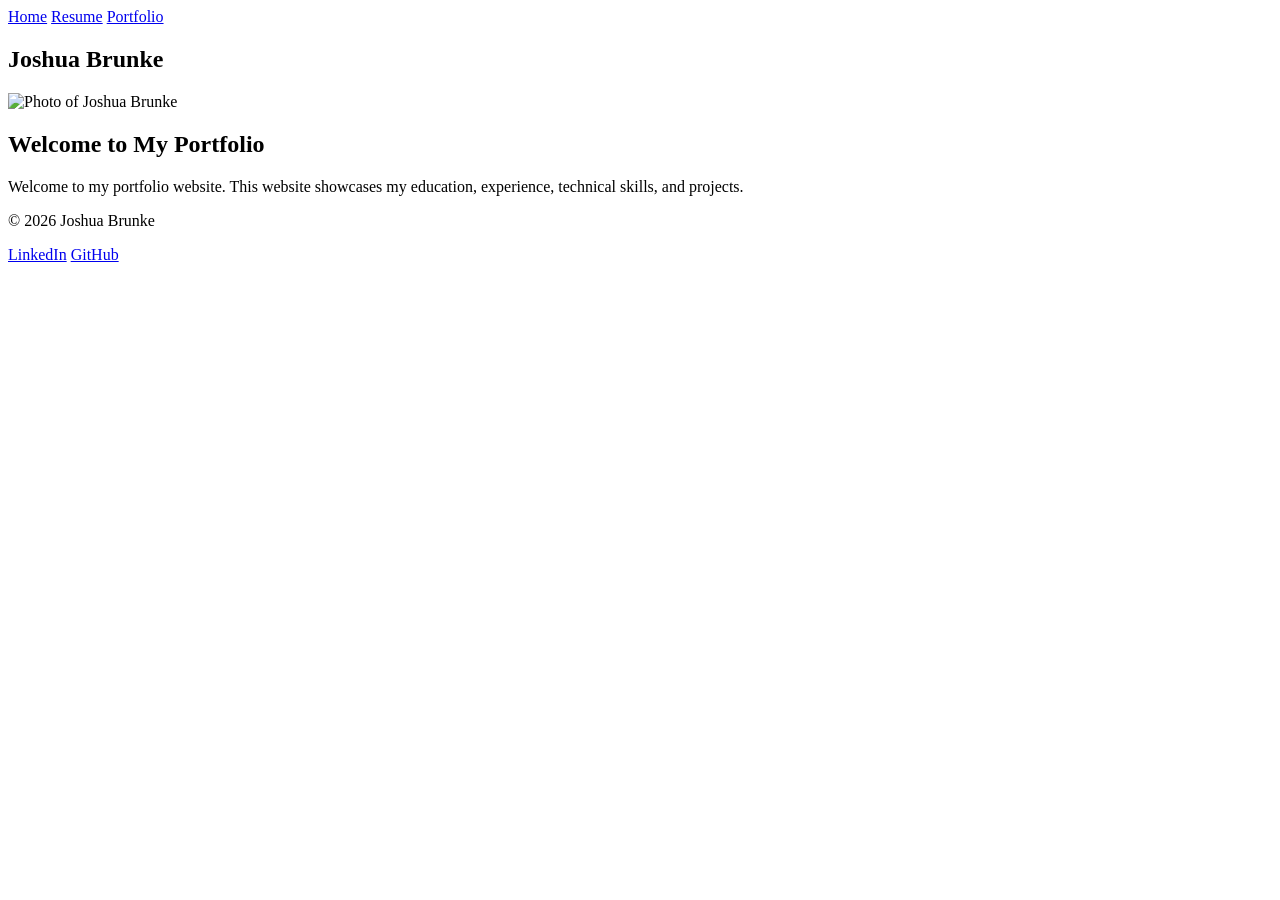
==== index.html @ 49997876 "Added the links to my linkedIn and GitHub for footer" ====
<!DOCTYPE html>
<html lang="en">
<head>
    <meta charset="UTF-8">
    <meta name="viewport" content="width=device-width, initial-scale=1.0">
    <title>Joshua Brunke | Portfolio</title>
    <link rel="stylesheet" href="style.css">
</head>

<body>

    <header>
        <nav>
            <a href="index.html">Home</a>
            <a href="resume.html">Resume</a>
            <a href="portfolio.html">Portfolio</a>
        </nav>
    </header>

    <main>
        <section>
            <h1>Joshua Brunke</h1>

            <img src="images/profile.jpg" alt="Photo of Joshua Brunke">

            <h2>Welcome to My Portfolio</h2>

            <p>
                Welcome to my portfolio website. This website showcases my
                education, experience, technical skills, and projects.
            </p>
        </section>
    </main>

    <footer>
        <p>&copy; 2026 Joshua Brunke</p>
        <a href="www.linkedin.com/in/jjbrunke">LinkedIn</a>
        <a href="https://github.com/RHIT-brunkejp">GitHub</a>
    </footer>

    <script src="script.js"></script>
</body>
</html>
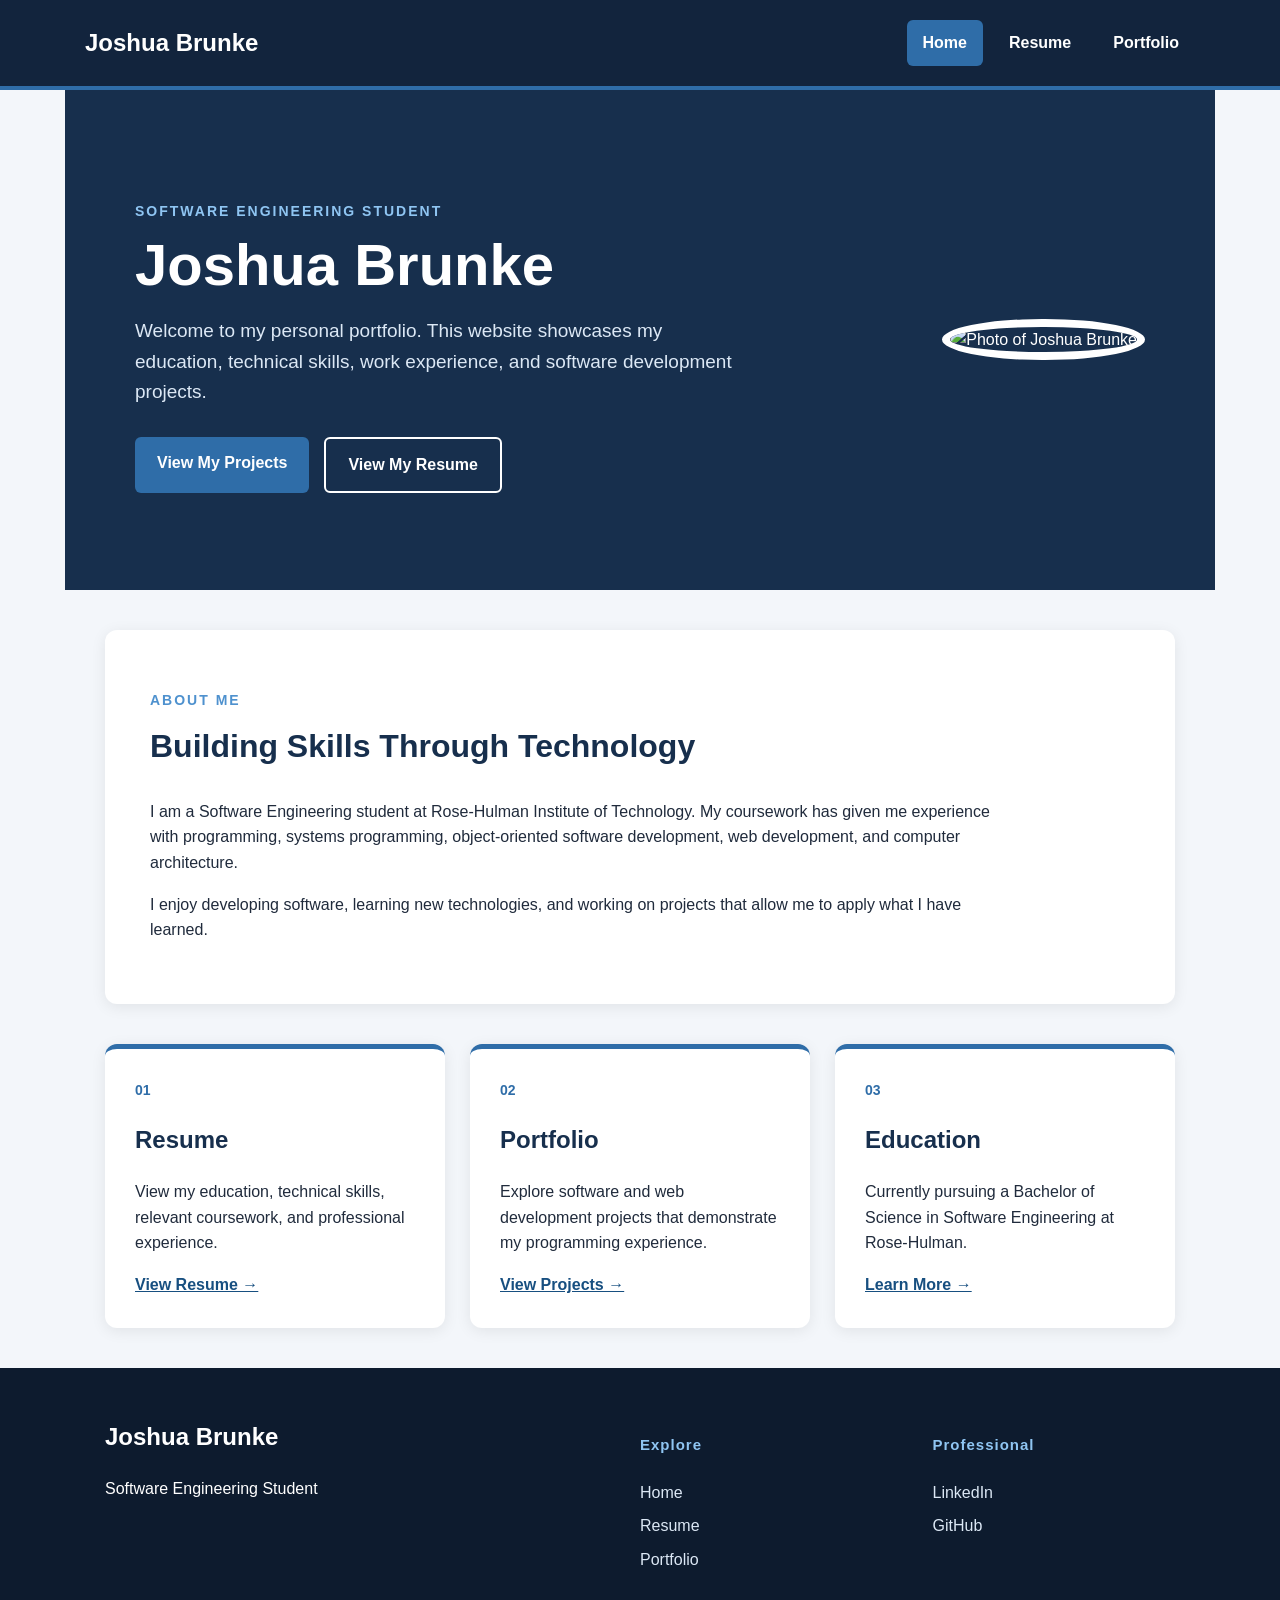
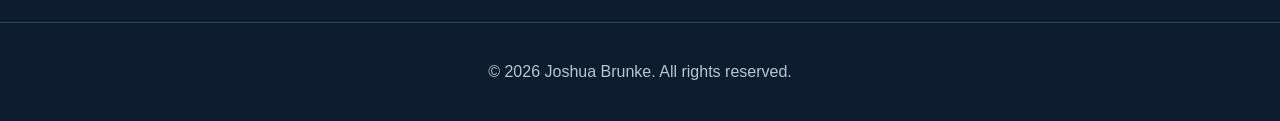
==== commit 90de76d9: "Polished up the pages (hopefully)" ====
--- a/index.html
+++ b/index.html
@@ -3,41 +3,169 @@
 <head>
     <meta charset="UTF-8">
     <meta name="viewport" content="width=device-width, initial-scale=1.0">
-    <title>Joshua Brunke | Portfolio</title>
+    <title>Joshua Brunke | Home</title>
     <link rel="stylesheet" href="style.css">
 </head>
 
 <body>
 
-    <header>
-        <nav>
-            <a href="index.html">Home</a>
-            <a href="resume.html">Resume</a>
-            <a href="portfolio.html">Portfolio</a>
-        </nav>
+    <header class="site-header">
+        <div class="header-content">
+            <a class="site-name" href="index.html">Joshua Brunke</a>
+
+            <nav>
+                <a class="active" href="index.html">Home</a>
+                <a href="resume.html">Resume</a>
+                <a href="portfolio.html">Portfolio</a>
+            </nav>
+        </div>
     </header>
 
     <main>
-        <section>
-            <h1>Joshua Brunke</h1>
 
-            <img src="images/profile.jpg" alt="Photo of Joshua Brunke">
+        <section class="hero">
+            <div class="hero-text">
+                <p class="small-heading">SOFTWARE ENGINEERING STUDENT</p>
 
-            <h2>Welcome to My Portfolio</h2>
+                <h1>Joshua Brunke</h1>
+
+                <p class="hero-description">
+                    Welcome to my personal portfolio. This website showcases
+                    my education, technical skills, work experience, and
+                    software development projects.
+                </p>
+
+                <div class="hero-buttons">
+                    <a class="button" href="portfolio.html">
+                        View My Projects
+                    </a>
+
+                    <a class="button button-outline" href="resume.html">
+                        View My Resume
+                    </a>
+                </div>
+            </div>
+
+            <div class="hero-image">
+                <img src="images/profile.jpg" alt="Photo of Joshua Brunke">
+            </div>
+        </section>
+
+
+        <section class="intro-section">
+
+            <p class="small-heading">ABOUT ME</p>
+
+            <h2>Building Skills Through Technology</h2>
 
             <p>
-                Welcome to my portfolio website. This website showcases my
-                education, experience, technical skills, and projects.
+                I am a Software Engineering student at Rose-Hulman Institute
+                of Technology. My coursework has given me experience with
+                programming, systems programming, object-oriented software
+                development, web development, and computer architecture.
             </p>
+
+            <p>
+                I enjoy developing software, learning new technologies, and
+                working on projects that allow me to apply what I have learned.
+            </p>
+
         </section>
+
+
+        <section class="quick-links">
+
+            <div class="info-card">
+                <div class="card-icon">01</div>
+
+                <h2>Resume</h2>
+
+                <p>
+                    View my education, technical skills, relevant coursework,
+                    and professional experience.
+                </p>
+
+                <a href="resume.html">View Resume →</a>
+            </div>
+
+
+            <div class="info-card">
+                <div class="card-icon">02</div>
+
+                <h2>Portfolio</h2>
+
+                <p>
+                    Explore software and web development projects that
+                    demonstrate my programming experience.
+                </p>
+
+                <a href="portfolio.html">View Projects →</a>
+            </div>
+
+
+            <div class="info-card">
+                <div class="card-icon">03</div>
+
+                <h2>Education</h2>
+
+                <p>
+                    Currently pursuing a Bachelor of Science in Software
+                    Engineering at Rose-Hulman.
+                </p>
+
+                <a href="resume.html">Learn More →</a>
+            </div>
+
+        </section>
+
     </main>
 
-    <footer>
-        <p>&copy; 2026 Joshua Brunke</p>
-        <a href="www.linkedin.com/in/jjbrunke">LinkedIn</a>
-        <a href="https://github.com/RHIT-brunkejp">GitHub</a>
+
+    <footer class="site-footer">
+
+        <div class="footer-content">
+
+            <div>
+                <h2>Joshua Brunke</h2>
+
+                <p>
+                    Software Engineering Student
+                </p>
+            </div>
+
+            <div class="footer-links">
+                <h3>Explore</h3>
+
+                <a href="index.html">Home</a>
+                <a href="resume.html">Resume</a>
+                <a href="portfolio.html">Portfolio</a>
+            </div>
+
+            <div class="footer-links">
+                <h3>Professional</h3>
+
+                <a href="https://www.linkedin.com/in/jjbrunke"
+                   target="_blank"
+                   rel="noopener noreferrer">
+                    LinkedIn
+                </a>
+
+                <a href="https://github.com/RHIT-brunkejp"
+                   target="_blank"
+                   rel="noopener noreferrer">
+                    GitHub
+                </a>
+            </div>
+
+        </div>
+
+        <div class="footer-bottom">
+            <p>&copy; 2026 Joshua Brunke. All rights reserved.</p>
+        </div>
+
     </footer>
 
     <script src="script.js"></script>
+
 </body>
 </html>
--- a/style.css
+++ b/style.css
@@ -0,0 +1,712 @@
+* {
+    box-sizing: border-box;
+}
+
+html {
+    scroll-behavior: smooth;
+}
+
+body {
+    margin: 0;
+    font-family: Arial, Helvetica, sans-serif;
+    background-color: #f3f6fa;
+    color: #202b3c;
+    line-height: 1.6;
+}
+
+
+/* =========================
+   HEADER
+   ========================= */
+
+.site-header {
+    background-color: #12243d;
+    color: white;
+    border-bottom: 4px solid #2f6da8;
+}
+
+.header-content {
+    max-width: 1150px;
+    margin: auto;
+    padding: 20px;
+    display: flex;
+    justify-content: space-between;
+    align-items: center;
+}
+
+.site-name {
+    color: white;
+    text-decoration: none;
+    font-size: 24px;
+    font-weight: bold;
+}
+
+.site-name:visited {
+    color: white;
+}
+
+nav {
+    display: flex;
+    gap: 10px;
+}
+
+nav a {
+    color: white;
+    text-decoration: none;
+    padding: 10px 16px;
+    border-radius: 6px;
+    font-weight: bold;
+}
+
+nav a:visited {
+    color: #dcecff;
+}
+
+nav a:hover {
+    background-color: #244b73;
+}
+
+nav a.active {
+    background-color: #2f6da8;
+}
+
+
+/* =========================
+   MAIN
+   ========================= */
+
+main {
+    max-width: 1150px;
+    margin: auto;
+    min-height: 600px;
+}
+
+
+/* =========================
+   HOME HERO
+   ========================= */
+
+.hero {
+    min-height: 500px;
+    background-color: #172f4d;
+    color: white;
+    padding: 70px;
+    display: flex;
+    justify-content: space-between;
+    align-items: center;
+    gap: 60px;
+}
+
+.hero-text {
+    max-width: 650px;
+}
+
+.small-heading {
+    color: #4e91ce;
+    font-size: 14px;
+    font-weight: bold;
+    letter-spacing: 2px;
+    margin-bottom: 10px;
+}
+
+.hero .small-heading {
+    color: #8fc5f2;
+}
+
+.hero h1 {
+    font-size: 58px;
+    margin: 0 0 20px 0;
+    line-height: 1.1;
+}
+
+.hero-description {
+    font-size: 19px;
+    color: #dce8f5;
+    max-width: 600px;
+}
+
+.hero-image img {
+    width: 260px;
+    height: 260px;
+    object-fit: cover;
+    border-radius: 50%;
+    border: 8px solid white;
+}
+
+
+/* =========================
+   BUTTONS
+   ========================= */
+
+.hero-buttons {
+    display: flex;
+    gap: 15px;
+    margin-top: 30px;
+}
+
+.button {
+    display: inline-block;
+    background-color: #2f6da8;
+    color: white;
+    padding: 13px 22px;
+    border-radius: 6px;
+    text-decoration: none;
+    font-weight: bold;
+}
+
+.button:visited {
+    color: white;
+}
+
+.button:hover {
+    background-color: #3d82c2;
+}
+
+.button-outline {
+    background-color: transparent;
+    border: 2px solid white;
+}
+
+.button-outline:hover {
+    background-color: white;
+    color: #172f4d;
+}
+
+
+/* =========================
+   GENERAL SECTIONS
+   ========================= */
+
+.intro-section {
+    background-color: white;
+    margin: 40px;
+    padding: 45px;
+    border-radius: 12px;
+    box-shadow: 0 3px 15px rgba(0, 0, 0, 0.08);
+}
+
+.intro-section h2 {
+    font-size: 32px;
+    margin-top: 5px;
+    color: #172f4d;
+}
+
+.intro-section p:not(.small-heading) {
+    max-width: 850px;
+}
+
+
+/* =========================
+   HOME CARDS
+   ========================= */
+
+.quick-links {
+    display: grid;
+    grid-template-columns: repeat(3, 1fr);
+    gap: 25px;
+    margin: 40px;
+}
+
+.info-card {
+    background-color: white;
+    padding: 30px;
+    border-radius: 12px;
+    box-shadow: 0 3px 15px rgba(0, 0, 0, 0.08);
+    border-top: 5px solid #2f6da8;
+}
+
+.info-card:hover {
+    transform: translateY(-4px);
+}
+
+.card-icon {
+    color: #2f6da8;
+    font-weight: bold;
+    font-size: 14px;
+    margin-bottom: 10px;
+}
+
+.info-card h2 {
+    color: #172f4d;
+}
+
+.info-card a,
+.project-content a {
+    color: #174f80;
+    font-weight: bold;
+}
+
+.info-card a:visited,
+.project-content a:visited {
+    color: #613d80;
+}
+
+
+/* =========================
+   PAGE BANNER
+   ========================= */
+
+.page-banner {
+    background-color: #172f4d;
+    color: white;
+    padding: 60px;
+}
+
+.page-banner h1 {
+    font-size: 48px;
+    margin: 5px 0 15px 0;
+}
+
+.page-banner p:not(.small-heading) {
+    color: #dce8f5;
+    max-width: 700px;
+    font-size: 18px;
+    margin-bottom: 25px;
+}
+
+
+/* =========================
+   RESUME
+   ========================= */
+
+.resume-section {
+    padding: 45px 40px 10px 40px;
+}
+
+.section-heading {
+    margin-bottom: 25px;
+}
+
+.section-heading h2 {
+    font-size: 32px;
+    color: #172f4d;
+    margin-top: 0;
+}
+
+.resume-card {
+    background-color: white;
+    padding: 30px;
+    margin-bottom: 20px;
+    border-left: 5px solid #2f6da8;
+    border-radius: 8px;
+    box-shadow: 0 3px 12px rgba(0, 0, 0, 0.07);
+}
+
+.resume-card-heading {
+    display: flex;
+    justify-content: space-between;
+    gap: 20px;
+}
+
+.resume-card h3 {
+    color: #172f4d;
+    margin-top: 0;
+    margin-bottom: 3px;
+}
+
+.resume-card h4 {
+    color: #244b73;
+    margin-bottom: 8px;
+}
+
+.location,
+.date {
+    color: #65758a;
+    margin-top: 0;
+}
+
+.skill-list {
+    display: grid;
+    grid-template-columns: repeat(2, 1fr);
+    gap: 5px 30px;
+}
+
+
+/* =========================
+   SKILLS
+   ========================= */
+
+.skills-grid {
+    display: grid;
+    grid-template-columns: repeat(2, 1fr);
+    gap: 20px;
+}
+
+.skill-card {
+    background-color: white;
+    padding: 25px;
+    border-radius: 8px;
+    box-shadow: 0 3px 12px rgba(0, 0, 0, 0.07);
+}
+
+.skill-card h3 {
+    color: #172f4d;
+    margin-top: 0;
+}
+
+.skill-card ul {
+    padding-left: 20px;
+}
+
+
+/* =========================
+   EXPERIENCE
+   ========================= */
+
+.experience-list {
+    display: flex;
+    flex-direction: column;
+    gap: 20px;
+}
+
+.experience-card {
+    display: flex;
+    gap: 25px;
+    background-color: white;
+    padding: 30px;
+    border-radius: 8px;
+    box-shadow: 0 3px 12px rgba(0, 0, 0, 0.07);
+}
+
+.experience-number {
+    font-size: 25px;
+    font-weight: bold;
+    color: #2f6da8;
+    min-width: 45px;
+}
+
+.experience-card h3 {
+    margin-top: 0;
+    color: #172f4d;
+}
+
+.company {
+    color: #2f6da8;
+    font-weight: bold;
+    margin: 0;
+}
+
+.experience-card ul {
+    padding-left: 20px;
+}
+
+
+/* =========================
+   PORTFOLIO
+   ========================= */
+
+.projects-section {
+    padding: 45px 40px;
+}
+
+.filter-area {
+    display: flex;
+    justify-content: space-between;
+    align-items: center;
+    margin-bottom: 30px;
+}
+
+.filter-area h2 {
+    color: #172f4d;
+    font-size: 32px;
+}
+
+.filter-buttons {
+    display: flex;
+    gap: 8px;
+}
+
+.filter-button {
+    background-color: white;
+    border: 2px solid #2f6da8;
+    color: #174f80;
+    padding: 9px 15px;
+    border-radius: 5px;
+    cursor: pointer;
+    font-weight: bold;
+}
+
+.filter-button:hover,
+.active-filter {
+    background-color: #2f6da8;
+    color: white;
+}
+
+.project-grid {
+    display: grid;
+    grid-template-columns: repeat(2, 1fr);
+    gap: 25px;
+}
+
+.project-card {
+    background-color: white;
+    border-radius: 10px;
+    overflow: hidden;
+    box-shadow: 0 3px 15px rgba(0, 0, 0, 0.08);
+}
+
+.project-image {
+    height: 220px;
+    overflow: hidden;
+    background-color: #dfe7ef;
+}
+
+.project-image img {
+    width: 100%;
+    height: 100%;
+    object-fit: cover;
+}
+
+.project-placeholder {
+    display: flex;
+    justify-content: center;
+    align-items: center;
+    color: #4f647b;
+    font-size: 20px;
+    font-weight: bold;
+}
+
+.project-content {
+    padding: 30px;
+}
+
+.project-type {
+    color: #2f6da8;
+    font-size: 13px;
+    font-weight: bold;
+    letter-spacing: 1.5px;
+}
+
+.project-content h3 {
+    color: #172f4d;
+    font-size: 25px;
+}
+
+.technology-tags {
+    display: flex;
+    flex-wrap: wrap;
+    gap: 7px;
+    margin: 20px 0;
+}
+
+.technology-tags span {
+    background-color: #e8f0f8;
+    color: #244b73;
+    padding: 5px 10px;
+    border-radius: 15px;
+    font-size: 13px;
+}
+
+.project-role {
+    color: #4d5d70;
+}
+
+.project-button {
+    display: inline-block;
+    background-color: #2f6da8;
+    color: white !important;
+    padding: 10px 18px;
+    border-radius: 5px;
+    text-decoration: none;
+    margin-top: 5px;
+}
+
+.project-button:hover {
+    background-color: #3d82c2;
+}
+
+
+/* =========================
+   PROJECT NOTE
+   ========================= */
+
+.project-note {
+    background-color: white;
+    margin: 0 40px 50px 40px;
+    padding: 40px;
+    border-radius: 10px;
+    text-align: center;
+    box-shadow: 0 3px 12px rgba(0, 0, 0, 0.07);
+}
+
+.project-note h2 {
+    color: #172f4d;
+}
+
+.project-note p:not(.small-heading) {
+    max-width: 700px;
+    margin-left: auto;
+    margin-right: auto;
+}
+
+
+/* =========================
+   FOOTER
+   ========================= */
+
+.site-footer {
+    background-color: #0d1b2e;
+    color: white;
+    margin-top: 40px;
+}
+
+.footer-content {
+    max-width: 1150px;
+    margin: auto;
+    padding: 50px 40px;
+    display: grid;
+    grid-template-columns: 2fr 1fr 1fr;
+    gap: 50px;
+}
+
+.footer-content h2 {
+    margin-top: 0;
+}
+
+.footer-content h3 {
+    color: #8fc5f2;
+    font-size: 15px;
+    letter-spacing: 1px;
+}
+
+.footer-links {
+    display: flex;
+    flex-direction: column;
+    gap: 8px;
+}
+
+.footer-links a {
+    color: #dce8f5;
+    text-decoration: none;
+}
+
+.footer-links a:visited {
+    color: #c9d9ec;
+}
+
+.footer-links a:hover {
+    color: white;
+    text-decoration: underline;
+}
+
+.footer-bottom {
+    border-top: 1px solid #31445b;
+    text-align: center;
+    padding: 20px;
+    color: #b8c5d4;
+}
+
+
+/* =========================
+   RESPONSIVE DESIGN
+   ========================= */
+
+@media (max-width: 800px) {
+
+    .header-content {
+        flex-direction: column;
+        gap: 15px;
+    }
+
+    .hero {
+        flex-direction: column-reverse;
+        text-align: center;
+        padding: 50px 25px;
+    }
+
+    .hero h1 {
+        font-size: 45px;
+    }
+
+    .hero-buttons {
+        justify-content: center;
+        flex-wrap: wrap;
+    }
+
+    .quick-links {
+        grid-template-columns: 1fr;
+    }
+
+    .skills-grid {
+        grid-template-columns: 1fr;
+    }
+
+    .project-grid {
+        grid-template-columns: 1fr;
+    }
+
+    .filter-area {
+        flex-direction: column;
+        align-items: flex-start;
+        gap: 15px;
+    }
+
+    .resume-card-heading {
+        flex-direction: column;
+        gap: 0;
+    }
+
+    .footer-content {
+        grid-template-columns: 1fr;
+        gap: 25px;
+    }
+}
+
+
+@media (max-width: 600px) {
+
+    nav {
+        flex-direction: column;
+        width: 100%;
+        text-align: center;
+    }
+
+    nav a {
+        width: 100%;
+    }
+
+    .hero-image img {
+        width: 200px;
+        height: 200px;
+    }
+
+    .page-banner {
+        padding: 45px 25px;
+    }
+
+    .page-banner h1 {
+        font-size: 38px;
+    }
+
+    .intro-section,
+    .quick-links,
+    .resume-section,
+    .projects-section {
+        margin-left: 20px;
+        margin-right: 20px;
+    }
+
+    .intro-section {
+        margin-left: 20px;
+        margin-right: 20px;
+        padding: 30px;
+    }
+
+    .quick-links {
+        margin-left: 20px;
+        margin-right: 20px;
+    }
+
+    .project-note {
+        margin-left: 20px;
+        margin-right: 20px;
+    }
+
+    .filter-buttons {
+        flex-wrap: wrap;
+    }
+
+    .skill-list {
+        grid-template-columns: 1fr;
+    }
+}
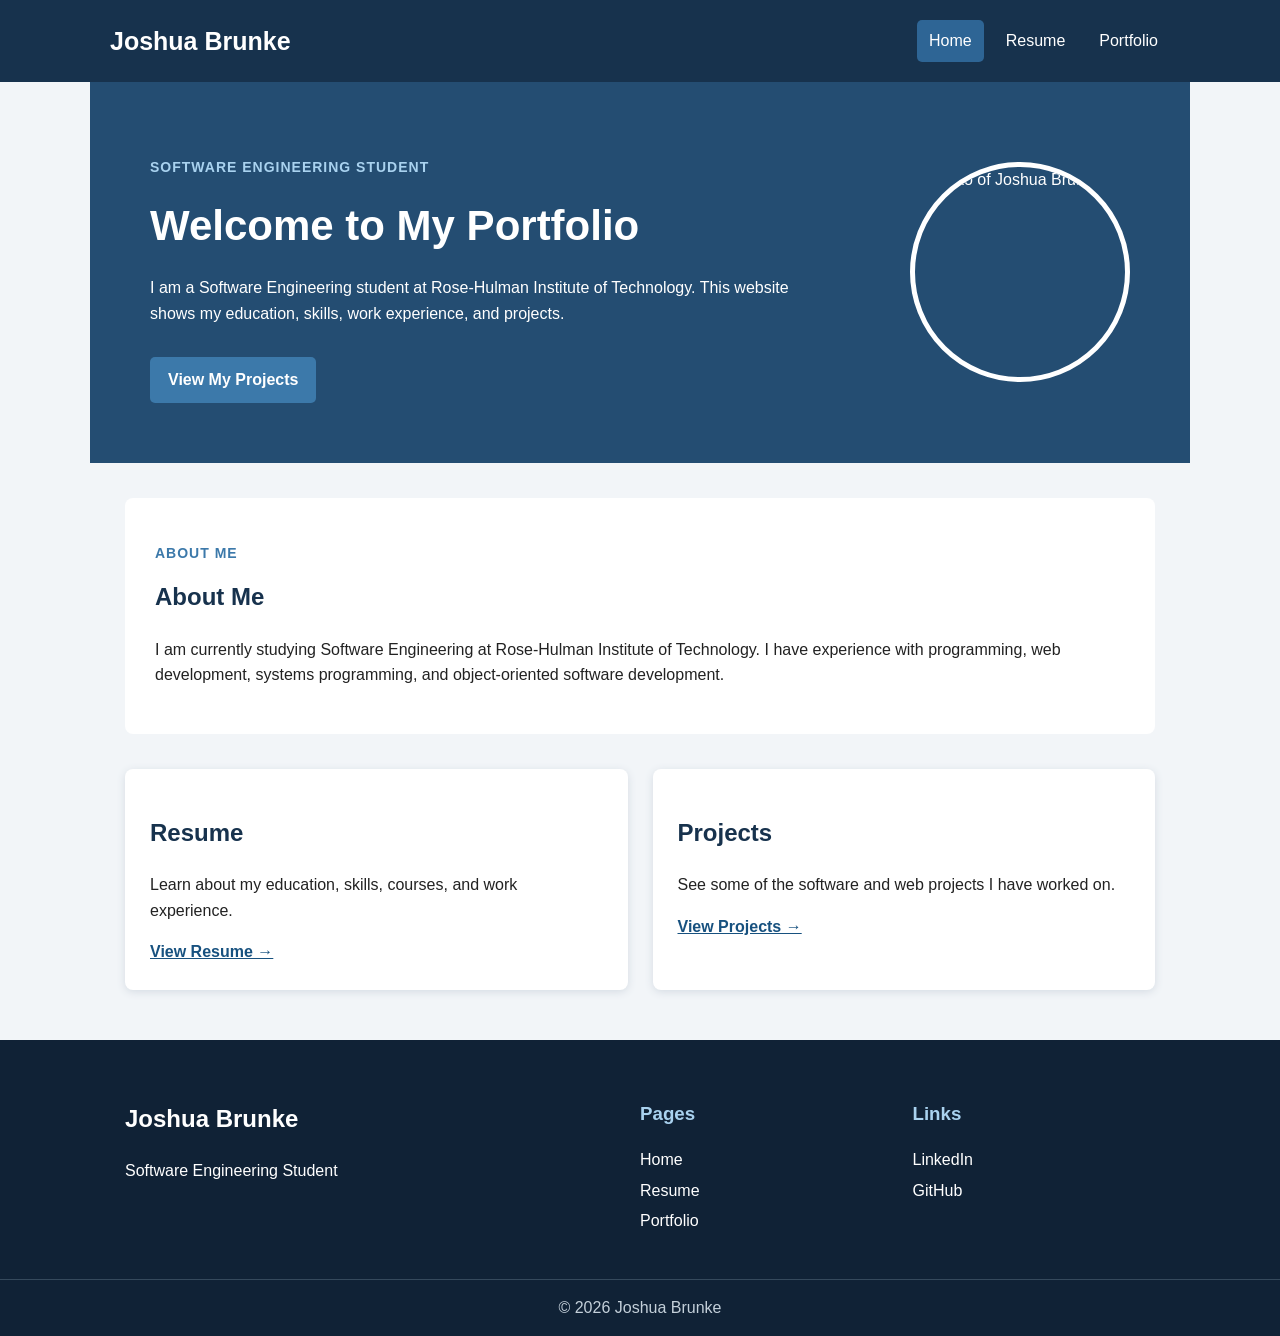
==== commit 42c25982: "More polishing" ====
--- a/index.html
+++ b/index.html
@@ -1,5 +1,6 @@
 <!DOCTYPE html>
 <html lang="en">
+
 <head>
     <meta charset="UTF-8">
     <meta name="viewport" content="width=device-width, initial-scale=1.0">
@@ -9,140 +10,114 @@
 
 <body>
 
-    <header class="site-header">
-        <div class="header-content">
-            <a class="site-name" href="index.html">Joshua Brunke</a>
+    <header>
+        <div class="top">
+            <h1>Joshua Brunke</h1>
 
             <nav>
-                <a class="active" href="index.html">Home</a>
+                <a class="current" href="index.html">Home</a>
                 <a href="resume.html">Resume</a>
                 <a href="portfolio.html">Portfolio</a>
             </nav>
         </div>
     </header>
 
+
     <main>
 
-        <section class="hero">
-            <div class="hero-text">
-                <p class="small-heading">SOFTWARE ENGINEERING STUDENT</p>
+        <section class="banner">
 
-                <h1>Joshua Brunke</h1>
+            <div>
+                <p class="small">SOFTWARE ENGINEERING STUDENT</p>
 
-                <p class="hero-description">
-                    Welcome to my personal portfolio. This website showcases
-                    my education, technical skills, work experience, and
-                    software development projects.
+                <h2>Welcome to My Portfolio</h2>
+
+                <p>
+                    I am a Software Engineering student at Rose-Hulman
+                    Institute of Technology. This website shows my
+                    education, skills, work experience, and projects.
                 </p>
 
-                <div class="hero-buttons">
-                    <a class="button" href="portfolio.html">
-                        View My Projects
-                    </a>
-
-                    <a class="button button-outline" href="resume.html">
-                        View My Resume
-                    </a>
-                </div>
+                <a class="button" href="portfolio.html">
+                    View My Projects
+                </a>
             </div>
 
-            <div class="hero-image">
-                <img src="images/profile.jpg" alt="Photo of Joshua Brunke">
-            </div>
+            <img src="images/profile.jpg"
+                 alt="Photo of Joshua Brunke">
+
         </section>
 
 
-        <section class="intro-section">
+        <section class="section">
 
-            <p class="small-heading">ABOUT ME</p>
+            <p class="small">ABOUT ME</p>
 
-            <h2>Building Skills Through Technology</h2>
+            <h2>About Me</h2>
 
             <p>
-                I am a Software Engineering student at Rose-Hulman Institute
-                of Technology. My coursework has given me experience with
-                programming, systems programming, object-oriented software
-                development, web development, and computer architecture.
-            </p>
-
-            <p>
-                I enjoy developing software, learning new technologies, and
-                working on projects that allow me to apply what I have learned.
+                I am currently studying Software Engineering at
+                Rose-Hulman Institute of Technology. I have experience
+                with programming, web development, systems programming,
+                and object-oriented software development.
             </p>
 
         </section>
 
 
-        <section class="quick-links">
+        <section class="cards">
 
-            <div class="info-card">
-                <div class="card-icon">01</div>
+            <article class="card">
 
                 <h2>Resume</h2>
 
                 <p>
-                    View my education, technical skills, relevant coursework,
-                    and professional experience.
+                    Learn about my education, skills, courses, and
+                    work experience.
                 </p>
 
                 <a href="resume.html">View Resume →</a>
-            </div>
+
+            </article>
 
 
-            <div class="info-card">
-                <div class="card-icon">02</div>
+            <article class="card">
 
-                <h2>Portfolio</h2>
+                <h2>Projects</h2>
 
                 <p>
-                    Explore software and web development projects that
-                    demonstrate my programming experience.
+                    See some of the software and web projects I have
+                    worked on.
                 </p>
 
                 <a href="portfolio.html">View Projects →</a>
-            </div>
 
-
-            <div class="info-card">
-                <div class="card-icon">03</div>
-
-                <h2>Education</h2>
-
-                <p>
-                    Currently pursuing a Bachelor of Science in Software
-                    Engineering at Rose-Hulman.
-                </p>
-
-                <a href="resume.html">Learn More →</a>
-            </div>
+            </article>
 
         </section>
 
     </main>
 
 
-    <footer class="site-footer">
+    <footer>
 
-        <div class="footer-content">
+        <div class="footer">
 
             <div>
                 <h2>Joshua Brunke</h2>
-
-                <p>
-                    Software Engineering Student
-                </p>
+                <p>Software Engineering Student</p>
             </div>
 
-            <div class="footer-links">
-                <h3>Explore</h3>
+            <div>
+                <h3>Pages</h3>
 
                 <a href="index.html">Home</a>
                 <a href="resume.html">Resume</a>
                 <a href="portfolio.html">Portfolio</a>
             </div>
 
-            <div class="footer-links">
-                <h3>Professional</h3>
+            <div>
+                <h3>Links</h3>
 
                 <a href="https://www.linkedin.com/in/jjbrunke"
                    target="_blank"
@@ -150,7 +125,7 @@
                     LinkedIn
                 </a>
 
-                <a href="https://github.com/RHIT-brunkejp"
+                <a href="https://github.com/"
                    target="_blank"
                    rel="noopener noreferrer">
                     GitHub
@@ -159,11 +134,12 @@
 
         </div>
 
-        <div class="footer-bottom">
-            <p>&copy; 2026 Joshua Brunke. All rights reserved.</p>
-        </div>
+        <p class="bottom">
+            &copy; 2026 Joshua Brunke
+        </p>
 
     </footer>
+
 
     <script src="script.js"></script>
 
--- a/style.css
+++ b/style.css
@@ -2,31 +2,24 @@
     box-sizing: border-box;
 }
 
-html {
-    scroll-behavior: smooth;
-}
-
 body {
     margin: 0;
-    font-family: Arial, Helvetica, sans-serif;
-    background-color: #f3f6fa;
-    color: #202b3c;
+    font-family: Arial, sans-serif;
+    background-color: #f2f5f8;
+    color: #222;
     line-height: 1.6;
 }
 
 
-/* =========================
-   HEADER
-   ========================= */
-
-.site-header {
-    background-color: #12243d;
-    color: white;
-    border-bottom: 4px solid #2f6da8;
-}
-
-.header-content {
-    max-width: 1150px;
+/* Header */
+
+header {
+    background-color: #17324d;
+    color: white;
+}
+
+.top {
+    max-width: 1100px;
     margin: auto;
     padding: 20px;
     display: flex;
@@ -34,15 +27,9 @@
     align-items: center;
 }
 
-.site-name {
-    color: white;
-    text-decoration: none;
-    font-size: 24px;
-    font-weight: bold;
-}
-
-.site-name:visited {
-    color: white;
+.top h1 {
+    margin: 0;
+    font-size: 25px;
 }
 
 nav {
@@ -53,103 +40,90 @@
 nav a {
     color: white;
     text-decoration: none;
-    padding: 10px 16px;
-    border-radius: 6px;
-    font-weight: bold;
+    padding: 8px 12px;
+    border-radius: 5px;
 }
 
 nav a:visited {
-    color: #dcecff;
-}
-
-nav a:hover {
-    background-color: #244b73;
-}
-
-nav a.active {
-    background-color: #2f6da8;
-}
-
-
-/* =========================
-   MAIN
-   ========================= */
+    color: #d9e8f5;
+}
+
+nav a:hover,
+nav .current {
+    background-color: #2e6595;
+}
+
+
+/* Main */
 
 main {
-    max-width: 1150px;
+    max-width: 1100px;
     margin: auto;
-    min-height: 600px;
-}
-
-
-/* =========================
-   HOME HERO
-   ========================= */
-
-.hero {
-    min-height: 500px;
-    background-color: #172f4d;
-    color: white;
-    padding: 70px;
+}
+
+
+/* Home banner */
+
+.banner {
+    background-color: #244d72;
+    color: white;
+    padding: 60px;
     display: flex;
+    align-items: center;
     justify-content: space-between;
-    align-items: center;
-    gap: 60px;
-}
-
-.hero-text {
+    gap: 40px;
+}
+
+.banner h2 {
+    font-size: 42px;
+    margin: 5px 0 15px 0;
+}
+
+.banner p {
     max-width: 650px;
 }
 
-.small-heading {
-    color: #4e91ce;
-    font-size: 14px;
-    font-weight: bold;
-    letter-spacing: 2px;
-    margin-bottom: 10px;
-}
-
-.hero .small-heading {
-    color: #8fc5f2;
-}
-
-.hero h1 {
-    font-size: 58px;
-    margin: 0 0 20px 0;
-    line-height: 1.1;
-}
-
-.hero-description {
-    font-size: 19px;
-    color: #dce8f5;
-    max-width: 600px;
-}
-
-.hero-image img {
-    width: 260px;
-    height: 260px;
+.banner img {
+    width: 220px;
+    height: 220px;
     object-fit: cover;
     border-radius: 50%;
-    border: 8px solid white;
-}
-
-
-/* =========================
-   BUTTONS
-   ========================= */
-
-.hero-buttons {
-    display: flex;
-    gap: 15px;
-    margin-top: 30px;
-}
+    border: 5px solid white;
+}
+
+
+/* Text */
+
+.small {
+    color: #3c79aa;
+    font-weight: bold;
+    letter-spacing: 1px;
+    font-size: 14px;
+}
+
+.banner .small {
+    color: #a9d2ef;
+}
+
+h2 {
+    color: #17324d;
+}
+
+.banner h2,
+.page-title h2 {
+    color: white;
+}
+
+
+/* Buttons */
 
 .button {
     display: inline-block;
-    background-color: #2f6da8;
-    color: white;
-    padding: 13px 22px;
-    border-radius: 6px;
+    background-color: #3c79aa;
+    color: white;
+    padding: 10px 18px;
+    margin-top: 15px;
+    border-radius: 5px;
     text-decoration: none;
     font-weight: bold;
 }
@@ -159,501 +133,170 @@
 }
 
 .button:hover {
-    background-color: #3d82c2;
-}
-
-.button-outline {
-    background-color: transparent;
-    border: 2px solid white;
-}
-
-.button-outline:hover {
+    background-color: #5590bd;
+}
+
+
+/* Sections */
+
+.section {
     background-color: white;
-    color: #172f4d;
-}
-
-
-/* =========================
-   GENERAL SECTIONS
-   ========================= */
-
-.intro-section {
-    background-color: white;
-    margin: 40px;
-    padding: 45px;
-    border-radius: 12px;
-    box-shadow: 0 3px 15px rgba(0, 0, 0, 0.08);
-}
-
-.intro-section h2 {
-    font-size: 32px;
-    margin-top: 5px;
-    color: #172f4d;
-}
-
-.intro-section p:not(.small-heading) {
-    max-width: 850px;
-}
-
-
-/* =========================
-   HOME CARDS
-   ========================= */
-
-.quick-links {
+    margin: 35px;
+    padding: 30px;
+    border-radius: 8px;
+}
+
+.section h2 {
+    margin-top: 0;
+}
+
+
+/* Cards */
+
+.cards {
     display: grid;
-    grid-template-columns: repeat(3, 1fr);
+    grid-template-columns: 1fr 1fr;
     gap: 25px;
-    margin: 40px;
-}
-
-.info-card {
-    background-color: white;
-    padding: 30px;
-    border-radius: 12px;
-    box-shadow: 0 3px 15px rgba(0, 0, 0, 0.08);
-    border-top: 5px solid #2f6da8;
-}
-
-.info-card:hover {
-    transform: translateY(-4px);
-}
-
-.card-icon {
-    color: #2f6da8;
-    font-weight: bold;
-    font-size: 14px;
-    margin-bottom: 10px;
-}
-
-.info-card h2 {
-    color: #172f4d;
-}
-
-.info-card a,
-.project-content a {
-    color: #174f80;
-    font-weight: bold;
-}
-
-.info-card a:visited,
-.project-content a:visited {
-    color: #613d80;
-}
-
-
-/* =========================
-   PAGE BANNER
-   ========================= */
-
-.page-banner {
-    background-color: #172f4d;
-    color: white;
-    padding: 60px;
-}
-
-.page-banner h1 {
-    font-size: 48px;
-    margin: 5px 0 15px 0;
-}
-
-.page-banner p:not(.small-heading) {
-    color: #dce8f5;
-    max-width: 700px;
-    font-size: 18px;
-    margin-bottom: 25px;
-}
-
-
-/* =========================
-   RESUME
-   ========================= */
-
-.resume-section {
-    padding: 45px 40px 10px 40px;
-}
-
-.section-heading {
-    margin-bottom: 25px;
-}
-
-.section-heading h2 {
-    font-size: 32px;
-    color: #172f4d;
-    margin-top: 0;
-}
-
-.resume-card {
-    background-color: white;
-    padding: 30px;
-    margin-bottom: 20px;
-    border-left: 5px solid #2f6da8;
-    border-radius: 8px;
-    box-shadow: 0 3px 12px rgba(0, 0, 0, 0.07);
-}
-
-.resume-card-heading {
-    display: flex;
-    justify-content: space-between;
-    gap: 20px;
-}
-
-.resume-card h3 {
-    color: #172f4d;
-    margin-top: 0;
-    margin-bottom: 3px;
-}
-
-.resume-card h4 {
-    color: #244b73;
-    margin-bottom: 8px;
-}
-
-.location,
-.date {
-    color: #65758a;
-    margin-top: 0;
-}
-
-.skill-list {
-    display: grid;
-    grid-template-columns: repeat(2, 1fr);
-    gap: 5px 30px;
-}
-
-
-/* =========================
-   SKILLS
-   ========================= */
-
-.skills-grid {
-    display: grid;
-    grid-template-columns: repeat(2, 1fr);
-    gap: 20px;
-}
-
-.skill-card {
+    margin: 35px;
+}
+
+.card {
     background-color: white;
     padding: 25px;
     border-radius: 8px;
-    box-shadow: 0 3px 12px rgba(0, 0, 0, 0.07);
-}
-
-.skill-card h3 {
-    color: #172f4d;
-    margin-top: 0;
-}
-
-.skill-card ul {
-    padding-left: 20px;
-}
-
-
-/* =========================
-   EXPERIENCE
-   ========================= */
-
-.experience-list {
+    box-shadow: 0 2px 8px #d5dce3;
+}
+
+.card h3 {
+    color: #244d72;
+}
+
+.card a {
+    color: #17517f;
+    font-weight: bold;
+}
+
+.card a:visited {
+    color: #633d7d;
+}
+
+
+/* Page title */
+
+.page-title {
+    background-color: #244d72;
+    color: white;
+    padding: 45px;
+}
+
+.page-title h2 {
+    font-size: 40px;
+    margin: 5px 0;
+}
+
+
+/* Projects */
+
+.buttons {
+    margin-bottom: 25px;
+}
+
+.filter {
+    padding: 8px 15px;
+    margin-right: 5px;
+    background-color: white;
+    border: 1px solid #3c79aa;
+    border-radius: 5px;
+    color: #17517f;
+    cursor: pointer;
+}
+
+.filter:hover,
+.current-filter {
+    background-color: #3c79aa;
+    color: white;
+}
+
+.projects {
+    display: grid;
+    grid-template-columns: 1fr 1fr;
+    gap: 25px;
+}
+
+.project img {
+    width: 100%;
+    height: 200px;
+    object-fit: cover;
+}
+
+.project-image {
+    height: 200px;
+    background-color: #dce5ed;
     display: flex;
-    flex-direction: column;
-    gap: 20px;
-}
-
-.experience-card {
-    display: flex;
-    gap: 25px;
-    background-color: white;
-    padding: 30px;
-    border-radius: 8px;
-    box-shadow: 0 3px 12px rgba(0, 0, 0, 0.07);
-}
-
-.experience-number {
-    font-size: 25px;
+    align-items: center;
+    justify-content: center;
+    color: #536779;
     font-weight: bold;
-    color: #2f6da8;
-    min-width: 45px;
-}
-
-.experience-card h3 {
-    margin-top: 0;
-    color: #172f4d;
-}
-
-.company {
-    color: #2f6da8;
-    font-weight: bold;
-    margin: 0;
-}
-
-.experience-card ul {
-    padding-left: 20px;
-}
-
-
-/* =========================
-   PORTFOLIO
-   ========================= */
-
-.projects-section {
-    padding: 45px 40px;
-}
-
-.filter-area {
-    display: flex;
-    justify-content: space-between;
-    align-items: center;
-    margin-bottom: 30px;
-}
-
-.filter-area h2 {
-    color: #172f4d;
-    font-size: 32px;
-}
-
-.filter-buttons {
-    display: flex;
-    gap: 8px;
-}
-
-.filter-button {
-    background-color: white;
-    border: 2px solid #2f6da8;
-    color: #174f80;
-    padding: 9px 15px;
-    border-radius: 5px;
-    cursor: pointer;
-    font-weight: bold;
-}
-
-.filter-button:hover,
-.active-filter {
-    background-color: #2f6da8;
-    color: white;
-}
-
-.project-grid {
-    display: grid;
-    grid-template-columns: repeat(2, 1fr);
-    gap: 25px;
-}
-
-.project-card {
-    background-color: white;
-    border-radius: 10px;
-    overflow: hidden;
-    box-shadow: 0 3px 15px rgba(0, 0, 0, 0.08);
-}
-
-.project-image {
-    height: 220px;
-    overflow: hidden;
-    background-color: #dfe7ef;
-}
-
-.project-image img {
-    width: 100%;
-    height: 100%;
-    object-fit: cover;
-}
-
-.project-placeholder {
-    display: flex;
-    justify-content: center;
-    align-items: center;
-    color: #4f647b;
-    font-size: 20px;
-    font-weight: bold;
-}
-
-.project-content {
-    padding: 30px;
-}
-
-.project-type {
-    color: #2f6da8;
-    font-size: 13px;
-    font-weight: bold;
-    letter-spacing: 1.5px;
-}
-
-.project-content h3 {
-    color: #172f4d;
-    font-size: 25px;
-}
-
-.technology-tags {
-    display: flex;
-    flex-wrap: wrap;
-    gap: 7px;
-    margin: 20px 0;
-}
-
-.technology-tags span {
-    background-color: #e8f0f8;
-    color: #244b73;
-    padding: 5px 10px;
-    border-radius: 15px;
-    font-size: 13px;
-}
-
-.project-role {
-    color: #4d5d70;
-}
-
-.project-button {
-    display: inline-block;
-    background-color: #2f6da8;
-    color: white !important;
-    padding: 10px 18px;
-    border-radius: 5px;
-    text-decoration: none;
-    margin-top: 5px;
-}
-
-.project-button:hover {
-    background-color: #3d82c2;
-}
-
-
-/* =========================
-   PROJECT NOTE
-   ========================= */
-
-.project-note {
-    background-color: white;
-    margin: 0 40px 50px 40px;
-    padding: 40px;
-    border-radius: 10px;
-    text-align: center;
-    box-shadow: 0 3px 12px rgba(0, 0, 0, 0.07);
-}
-
-.project-note h2 {
-    color: #172f4d;
-}
-
-.project-note p:not(.small-heading) {
-    max-width: 700px;
-    margin-left: auto;
-    margin-right: auto;
-}
-
-
-/* =========================
-   FOOTER
-   ========================= */
-
-.site-footer {
-    background-color: #0d1b2e;
-    color: white;
-    margin-top: 40px;
-}
-
-.footer-content {
-    max-width: 1150px;
+}
+
+
+/* Footer */
+
+footer {
+    background-color: #102236;
+    color: white;
+    margin-top: 50px;
+}
+
+.footer {
+    max-width: 1100px;
     margin: auto;
-    padding: 50px 40px;
+    padding: 40px 35px;
     display: grid;
     grid-template-columns: 2fr 1fr 1fr;
-    gap: 50px;
-}
-
-.footer-content h2 {
-    margin-top: 0;
-}
-
-.footer-content h3 {
-    color: #8fc5f2;
-    font-size: 15px;
-    letter-spacing: 1px;
-}
-
-.footer-links {
-    display: flex;
-    flex-direction: column;
-    gap: 8px;
-}
-
-.footer-links a {
-    color: #dce8f5;
+    gap: 30px;
+}
+
+.footer h2 {
+    color: white;
+}
+
+.footer h3 {
+    color: #a9d2ef;
+}
+
+.footer a {
+    display: block;
+    color: white;
     text-decoration: none;
-}
-
-.footer-links a:visited {
-    color: #c9d9ec;
-}
-
-.footer-links a:hover {
-    color: white;
+    margin: 5px 0;
+}
+
+.footer a:visited {
+    color: #d9e8f5;
+}
+
+.footer a:hover {
     text-decoration: underline;
 }
 
-.footer-bottom {
-    border-top: 1px solid #31445b;
+.bottom {
+    border-top: 1px solid #35495c;
     text-align: center;
-    padding: 20px;
-    color: #b8c5d4;
-}
-
-
-/* =========================
-   RESPONSIVE DESIGN
-   ========================= */
-
-@media (max-width: 800px) {
-
-    .header-content {
+    padding: 15px;
+    margin: 0;
+    color: #c4d0da;
+}
+
+
+/* Smaller screens */
+
+@media (max-width: 700px) {
+
+    .top {
         flex-direction: column;
         gap: 15px;
     }
-
-    .hero {
-        flex-direction: column-reverse;
-        text-align: center;
-        padding: 50px 25px;
-    }
-
-    .hero h1 {
-        font-size: 45px;
-    }
-
-    .hero-buttons {
-        justify-content: center;
-        flex-wrap: wrap;
-    }
-
-    .quick-links {
-        grid-template-columns: 1fr;
-    }
-
-    .skills-grid {
-        grid-template-columns: 1fr;
-    }
-
-    .project-grid {
-        grid-template-columns: 1fr;
-    }
-
-    .filter-area {
-        flex-direction: column;
-        align-items: flex-start;
-        gap: 15px;
-    }
-
-    .resume-card-heading {
-        flex-direction: column;
-        gap: 0;
-    }
-
-    .footer-content {
-        grid-template-columns: 1fr;
-        gap: 25px;
-    }
-}
-
-
-@media (max-width: 600px) {
 
     nav {
         flex-direction: column;
@@ -661,52 +304,26 @@
         text-align: center;
     }
 
-    nav a {
-        width: 100%;
-    }
-
-    .hero-image img {
-        width: 200px;
-        height: 200px;
-    }
-
-    .page-banner {
-        padding: 45px 25px;
-    }
-
-    .page-banner h1 {
-        font-size: 38px;
-    }
-
-    .intro-section,
-    .quick-links,
-    .resume-section,
-    .projects-section {
-        margin-left: 20px;
-        margin-right: 20px;
-    }
-
-    .intro-section {
-        margin-left: 20px;
-        margin-right: 20px;
-        padding: 30px;
-    }
-
-    .quick-links {
-        margin-left: 20px;
-        margin-right: 20px;
-    }
-
-    .project-note {
-        margin-left: 20px;
-        margin-right: 20px;
-    }
-
-    .filter-buttons {
-        flex-wrap: wrap;
-    }
-
-    .skill-list {
+    .banner {
+        flex-direction: column-reverse;
+        text-align: center;
+        padding: 40px 25px;
+    }
+
+    .banner h2 {
+        font-size: 34px;
+    }
+
+    .cards,
+    .projects {
         grid-template-columns: 1fr;
     }
+
+    .footer {
+        grid-template-columns: 1fr;
+    }
+
+    .section {
+        margin: 20px;
+    }
 }
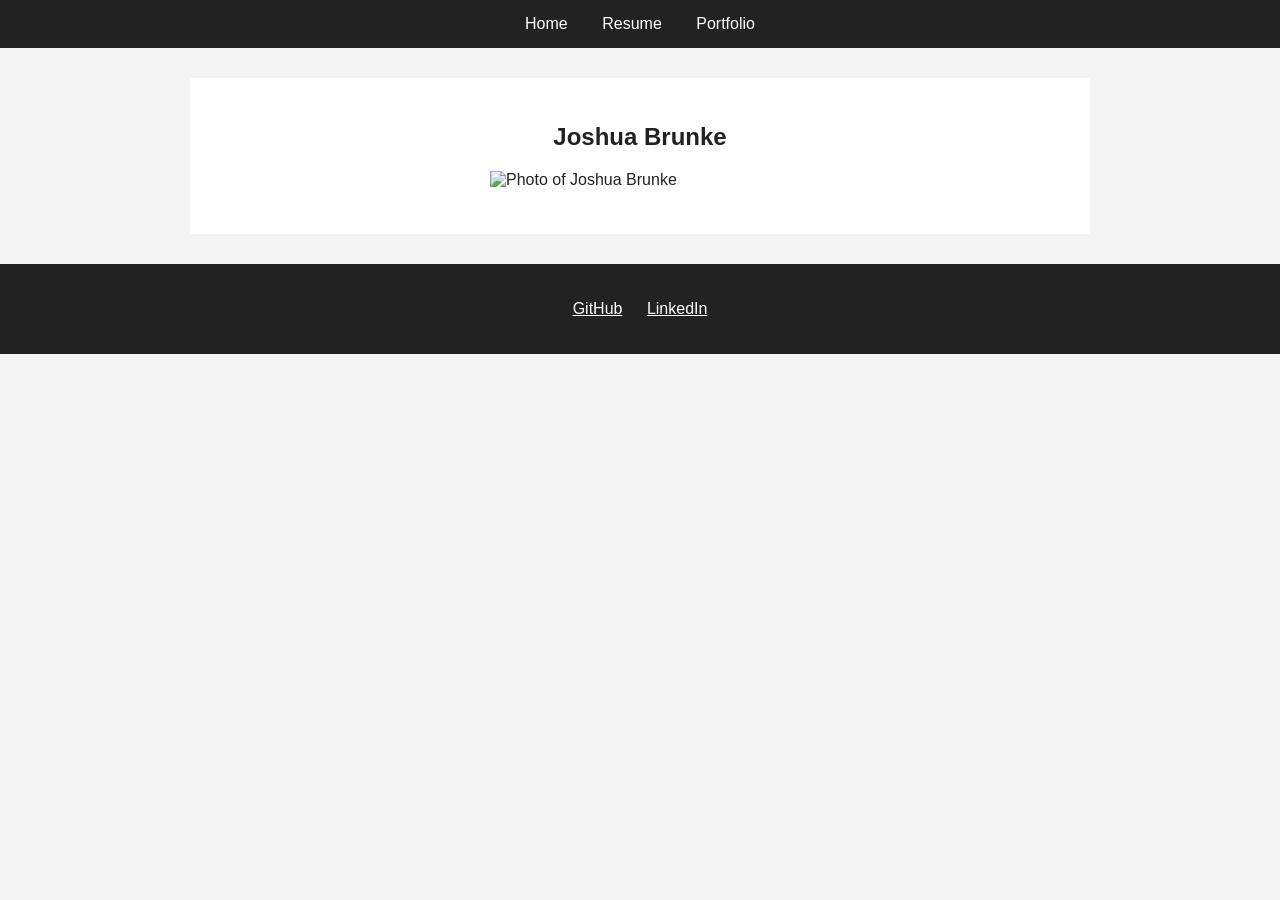
==== commit 39c17399: "Removed unnecessary things. Polishing." ====
--- a/index.html
+++ b/index.html
@@ -1,147 +1,36 @@
 <!DOCTYPE html>
 <html lang="en">
-
 <head>
     <meta charset="UTF-8">
     <meta name="viewport" content="width=device-width, initial-scale=1.0">
-    <title>Joshua Brunke | Home</title>
+    <title>Joshua Brunke</title>
     <link rel="stylesheet" href="style.css">
 </head>
 
 <body>
 
     <header>
-        <div class="top">
-            <h1>Joshua Brunke</h1>
-
-            <nav>
-                <a class="current" href="index.html">Home</a>
-                <a href="resume.html">Resume</a>
-                <a href="portfolio.html">Portfolio</a>
-            </nav>
-        </div>
+        <nav>
+            <a href="index.html">Home</a>
+            <a href="resume.html">Resume</a>
+            <a href="portfolio.html">Portfolio</a>
+        </nav>
     </header>
 
-
     <main>
-
-        <section class="banner">
-
-            <div>
-                <p class="small">SOFTWARE ENGINEERING STUDENT</p>
-
-                <h2>Welcome to My Portfolio</h2>
-
-                <p>
-                    I am a Software Engineering student at Rose-Hulman
-                    Institute of Technology. This website shows my
-                    education, skills, work experience, and projects.
-                </p>
-
-                <a class="button" href="portfolio.html">
-                    View My Projects
-                </a>
-            </div>
-
-            <img src="images/profile.jpg"
-                 alt="Photo of Joshua Brunke">
-
+        <section>
+            <h1>Joshua Brunke</h1>
+            <img src="images/profile.jpg" alt="Photo of Joshua Brunke">
         </section>
-
-
-        <section class="section">
-
-            <p class="small">ABOUT ME</p>
-
-            <h2>About Me</h2>
-
-            <p>
-                I am currently studying Software Engineering at
-                Rose-Hulman Institute of Technology. I have experience
-                with programming, web development, systems programming,
-                and object-oriented software development.
-            </p>
-
-        </section>
-
-
-        <section class="cards">
-
-            <article class="card">
-
-                <h2>Resume</h2>
-
-                <p>
-                    Learn about my education, skills, courses, and
-                    work experience.
-                </p>
-
-                <a href="resume.html">View Resume →</a>
-
-            </article>
-
-
-            <article class="card">
-
-                <h2>Projects</h2>
-
-                <p>
-                    See some of the software and web projects I have
-                    worked on.
-                </p>
-
-                <a href="portfolio.html">View Projects →</a>
-
-            </article>
-
-        </section>
-
     </main>
 
-
     <footer>
-
-        <div class="footer">
-
-            <div>
-                <h2>Joshua Brunke</h2>
-                <p>Software Engineering Student</p>
-            </div>
-
-            <div>
-                <h3>Pages</h3>
-
-                <a href="index.html">Home</a>
-                <a href="resume.html">Resume</a>
-                <a href="portfolio.html">Portfolio</a>
-            </div>
-
-            <div>
-                <h3>Links</h3>
-
-                <a href="https://www.linkedin.com/in/jjbrunke"
-                   target="_blank"
-                   rel="noopener noreferrer">
-                    LinkedIn
-                </a>
-
-                <a href="https://github.com/"
-                   target="_blank"
-                   rel="noopener noreferrer">
-                    GitHub
-                </a>
-            </div>
-
-        </div>
-
-        <p class="bottom">
-            &copy; 2026 Joshua Brunke
+        <p>
+            <a href="https://github.com/RHIT-brunkejp">GitHub</a>
+            <a href="https://www.linkedin.com/in/jjbrunke">LinkedIn</a>
         </p>
-
     </footer>
 
-
     <script src="script.js"></script>
-
 </body>
 </html>
--- a/style.css
+++ b/style.css
@@ -1,329 +1,86 @@
-* {
-    box-sizing: border-box;
+body {
+    font-family: Arial, sans-serif;
+    margin: 0;
+    background-color: #f4f4f4;
+    color: #222222;
 }
 
-body {
-    margin: 0;
-    font-family: Arial, sans-serif;
-    background-color: #f2f5f8;
-    color: #222;
-    line-height: 1.6;
-}
-
-
-/* Header */
-
 header {
-    background-color: #17324d;
-    color: white;
-}
-
-.top {
-    max-width: 1100px;
-    margin: auto;
-    padding: 20px;
-    display: flex;
-    justify-content: space-between;
-    align-items: center;
-}
-
-.top h1 {
-    margin: 0;
-    font-size: 25px;
+    background-color: #222222;
+    padding: 15px;
 }
 
 nav {
-    display: flex;
-    gap: 10px;
+    text-align: center;
 }
 
 nav a {
     color: white;
     text-decoration: none;
-    padding: 8px 12px;
-    border-radius: 5px;
+    margin: 0 15px;
 }
 
-nav a:visited {
-    color: #d9e8f5;
+nav a:hover {
+    text-decoration: underline;
 }
 
-nav a:hover,
-nav .current {
-    background-color: #2e6595;
+main {
+    max-width: 900px;
+    margin: 30px auto;
+    padding: 0 20px;
 }
 
-
-/* Main */
-
-main {
-    max-width: 1100px;
-    margin: auto;
+section {
+    background-color: white;
+    padding: 25px;
+    margin-bottom: 25px;
 }
 
-
-/* Home banner */
-
-.banner {
-    background-color: #244d72;
-    color: white;
-    padding: 60px;
-    display: flex;
-    align-items: center;
-    justify-content: space-between;
-    gap: 40px;
-}
-
-.banner h2 {
-    font-size: 42px;
-    margin: 5px 0 15px 0;
-}
-
-.banner p {
-    max-width: 650px;
-}
-
-.banner img {
-    width: 220px;
-    height: 220px;
-    object-fit: cover;
-    border-radius: 50%;
-    border: 5px solid white;
-}
-
-
-/* Text */
-
-.small {
-    color: #3c79aa;
-    font-weight: bold;
-    letter-spacing: 1px;
-    font-size: 14px;
-}
-
-.banner .small {
-    color: #a9d2ef;
+h1 {
+    text-align: center;
 }
 
 h2 {
-    color: #17324d;
+    border-bottom: 2px solid #222222;
+    padding-bottom: 5px;
 }
 
-.banner h2,
-.page-title h2 {
-    color: white;
+img {
+    max-width: 300px;
+    display: block;
+    margin: 20px auto;
 }
 
-
-/* Buttons */
-
-.button {
-    display: inline-block;
-    background-color: #3c79aa;
-    color: white;
-    padding: 10px 18px;
-    margin-top: 15px;
-    border-radius: 5px;
-    text-decoration: none;
-    font-weight: bold;
-}
-
-.button:visited {
-    color: white;
-}
-
-.button:hover {
-    background-color: #5590bd;
-}
-
-
-/* Sections */
-
-.section {
-    background-color: white;
-    margin: 35px;
-    padding: 30px;
-    border-radius: 8px;
-}
-
-.section h2 {
-    margin-top: 0;
-}
-
-
-/* Cards */
-
-.cards {
-    display: grid;
-    grid-template-columns: 1fr 1fr;
-    gap: 25px;
-    margin: 35px;
-}
-
-.card {
-    background-color: white;
-    padding: 25px;
-    border-radius: 8px;
-    box-shadow: 0 2px 8px #d5dce3;
-}
-
-.card h3 {
-    color: #244d72;
-}
-
-.card a {
-    color: #17517f;
-    font-weight: bold;
-}
-
-.card a:visited {
-    color: #633d7d;
-}
-
-
-/* Page title */
-
-.page-title {
-    background-color: #244d72;
-    color: white;
-    padding: 45px;
-}
-
-.page-title h2 {
-    font-size: 40px;
-    margin: 5px 0;
-}
-
-
-/* Projects */
-
-.buttons {
-    margin-bottom: 25px;
-}
-
-.filter {
-    padding: 8px 15px;
-    margin-right: 5px;
-    background-color: white;
-    border: 1px solid #3c79aa;
-    border-radius: 5px;
-    color: #17517f;
-    cursor: pointer;
-}
-
-.filter:hover,
-.current-filter {
-    background-color: #3c79aa;
-    color: white;
-}
-
-.projects {
-    display: grid;
-    grid-template-columns: 1fr 1fr;
-    gap: 25px;
+.project {
+    border: 1px solid #cccccc;
+    padding: 20px;
+    margin-top: 20px;
 }
 
 .project img {
-    width: 100%;
-    height: 200px;
-    object-fit: cover;
+    max-width: 400px;
 }
 
-.project-image {
-    height: 200px;
-    background-color: #dce5ed;
-    display: flex;
-    align-items: center;
-    justify-content: center;
-    color: #536779;
-    font-weight: bold;
+a {
+    color: #0645ad;
 }
 
-
-/* Footer */
+a:visited {
+    color: #5a2ca0;
+}
 
 footer {
-    background-color: #102236;
+    background-color: #222222;
     color: white;
-    margin-top: 50px;
+    text-align: center;
+    padding: 20px;
 }
 
-.footer {
-    max-width: 1100px;
-    margin: auto;
-    padding: 40px 35px;
-    display: grid;
-    grid-template-columns: 2fr 1fr 1fr;
-    gap: 30px;
+footer a {
+    color: white;
+    margin: 0 10px;
 }
 
-.footer h2 {
-    color: white;
-}
-
-.footer h3 {
-    color: #a9d2ef;
-}
-
-.footer a {
-    display: block;
-    color: white;
-    text-decoration: none;
-    margin: 5px 0;
-}
-
-.footer a:visited {
-    color: #d9e8f5;
-}
-
-.footer a:hover {
-    text-decoration: underline;
-}
-
-.bottom {
-    border-top: 1px solid #35495c;
-    text-align: center;
-    padding: 15px;
-    margin: 0;
-    color: #c4d0da;
-}
-
-
-/* Smaller screens */
-
-@media (max-width: 700px) {
-
-    .top {
-        flex-direction: column;
-        gap: 15px;
-    }
-
-    nav {
-        flex-direction: column;
-        width: 100%;
-        text-align: center;
-    }
-
-    .banner {
-        flex-direction: column-reverse;
-        text-align: center;
-        padding: 40px 25px;
-    }
-
-    .banner h2 {
-        font-size: 34px;
-    }
-
-    .cards,
-    .projects {
-        grid-template-columns: 1fr;
-    }
-
-    .footer {
-        grid-template-columns: 1fr;
-    }
-
-    .section {
-        margin: 20px;
-    }
+footer a:visited {
+    color: #dddddd;
 }
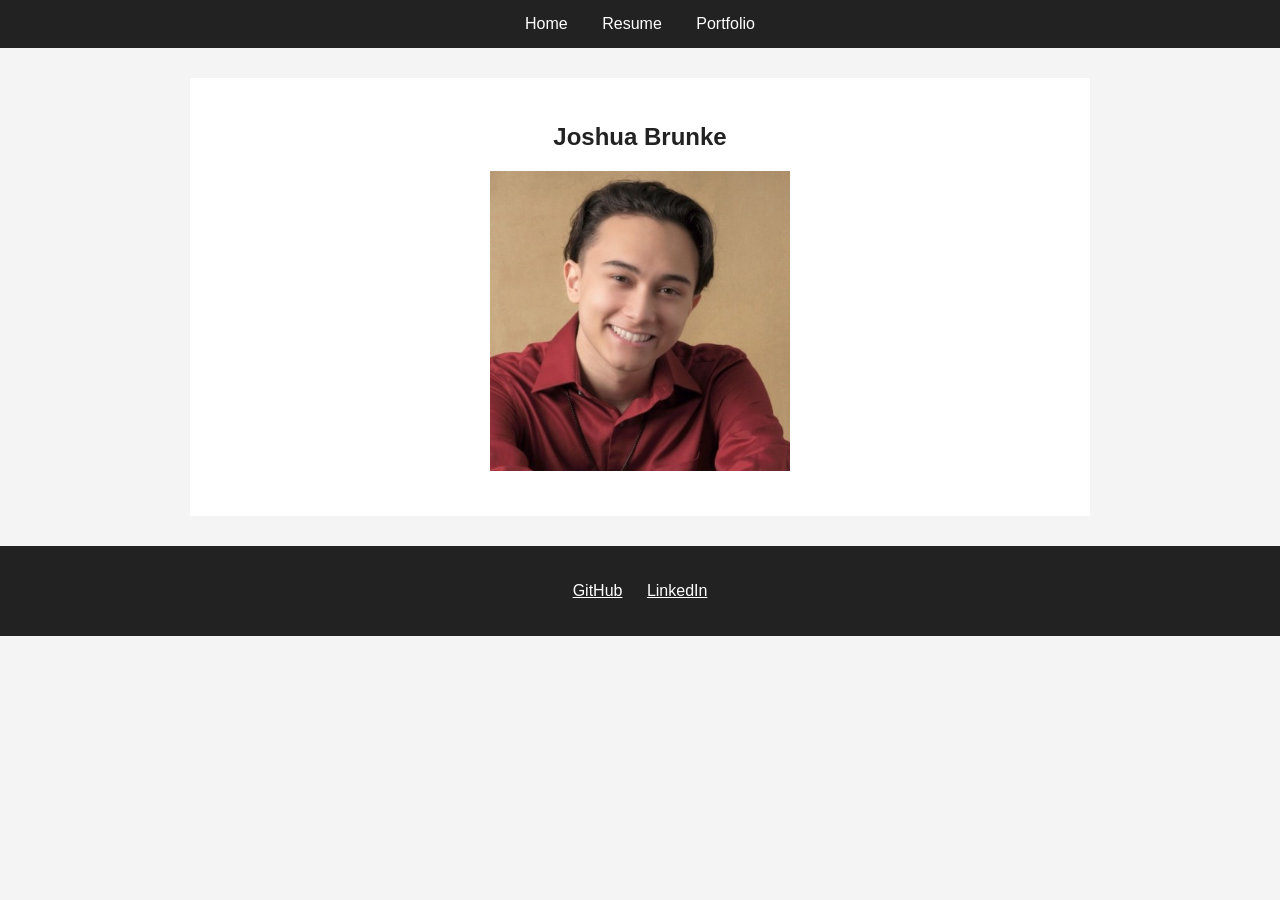
==== commit cda99dbd: "added image" ====
--- a/index.html
+++ b/index.html
@@ -20,7 +20,7 @@
     <main>
         <section>
             <h1>Joshua Brunke</h1>
-            <img src="images/profile.jpg" alt="Photo of Joshua Brunke">
+            <img src="profile.jpg" alt="Photo of Joshua Brunke">
         </section>
     </main>
 
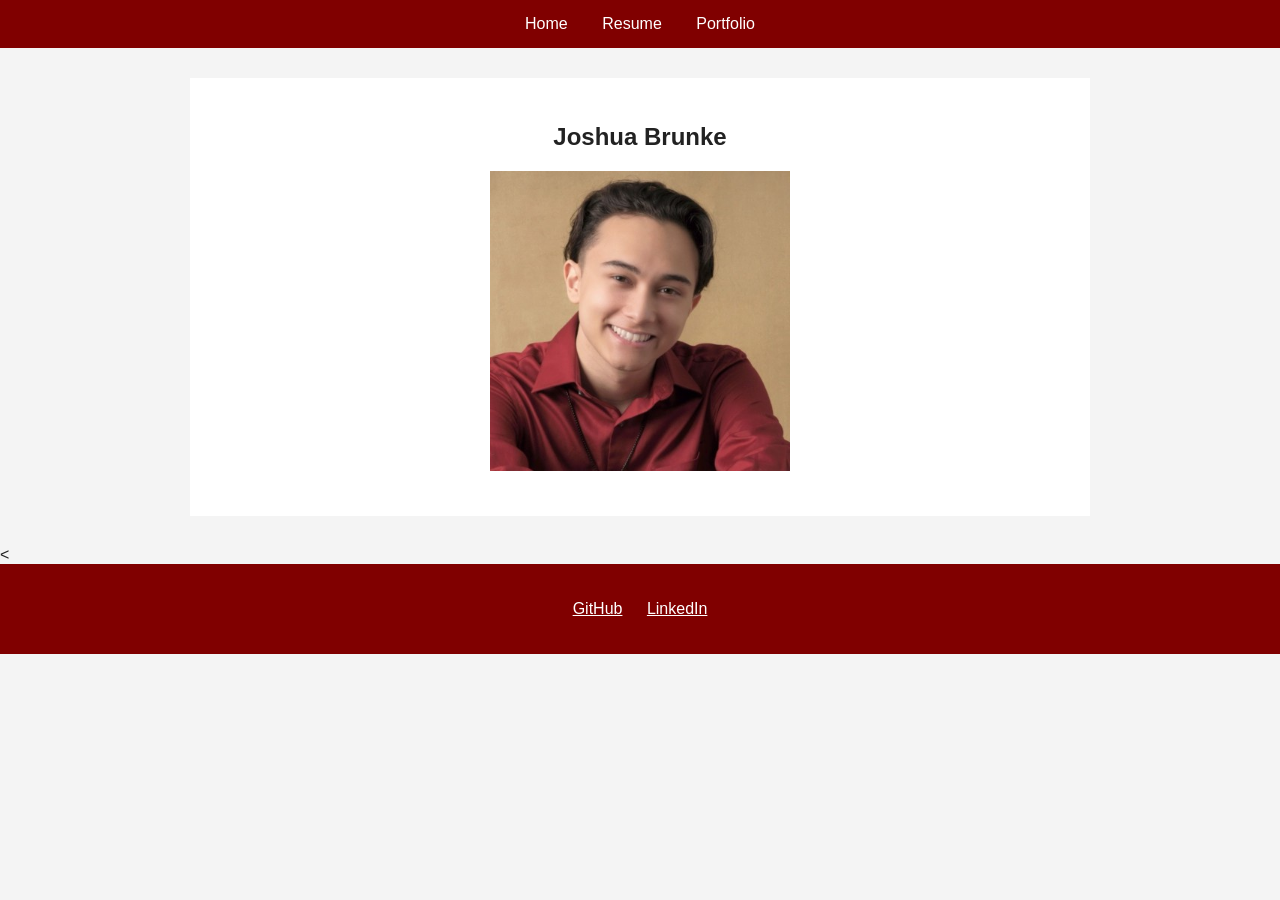
==== commit a99a5b2b: "added auto footer and header via JS" ====
--- a/index.html
+++ b/index.html
@@ -9,13 +9,7 @@
 
 <body>
 
-    <header>
-        <nav>
-            <a href="index.html">Home</a>
-            <a href="resume.html">Resume</a>
-            <a href="portfolio.html">Portfolio</a>
-        </nav>
-    </header>
+    <header id="top"></header>
 
     <main>
         <section>
@@ -24,12 +18,7 @@
         </section>
     </main>
 
-    <footer>
-        <p>
-            <a href="https://github.com/RHIT-brunkejp">GitHub</a>
-            <a href="https://www.linkedin.com/in/jjbrunke">LinkedIn</a>
-        </p>
-    </footer>
+    <<footer id="bottom"></footer>
 
     <script src="script.js"></script>
 </body>
--- a/style.css
+++ b/style.css
@@ -6,7 +6,7 @@
 }
 
 header {
-    background-color: #222222;
+    background-color: #800000;
     padding: 15px;
 }
 
@@ -62,15 +62,15 @@
 }
 
 a {
-    color: #0645ad;
+    color: white;
 }
 
 a:visited {
-    color: #5a2ca0;
+    color: white;
 }
 
 footer {
-    background-color: #222222;
+    background-color: #800000;
     color: white;
     text-align: center;
     padding: 20px;
